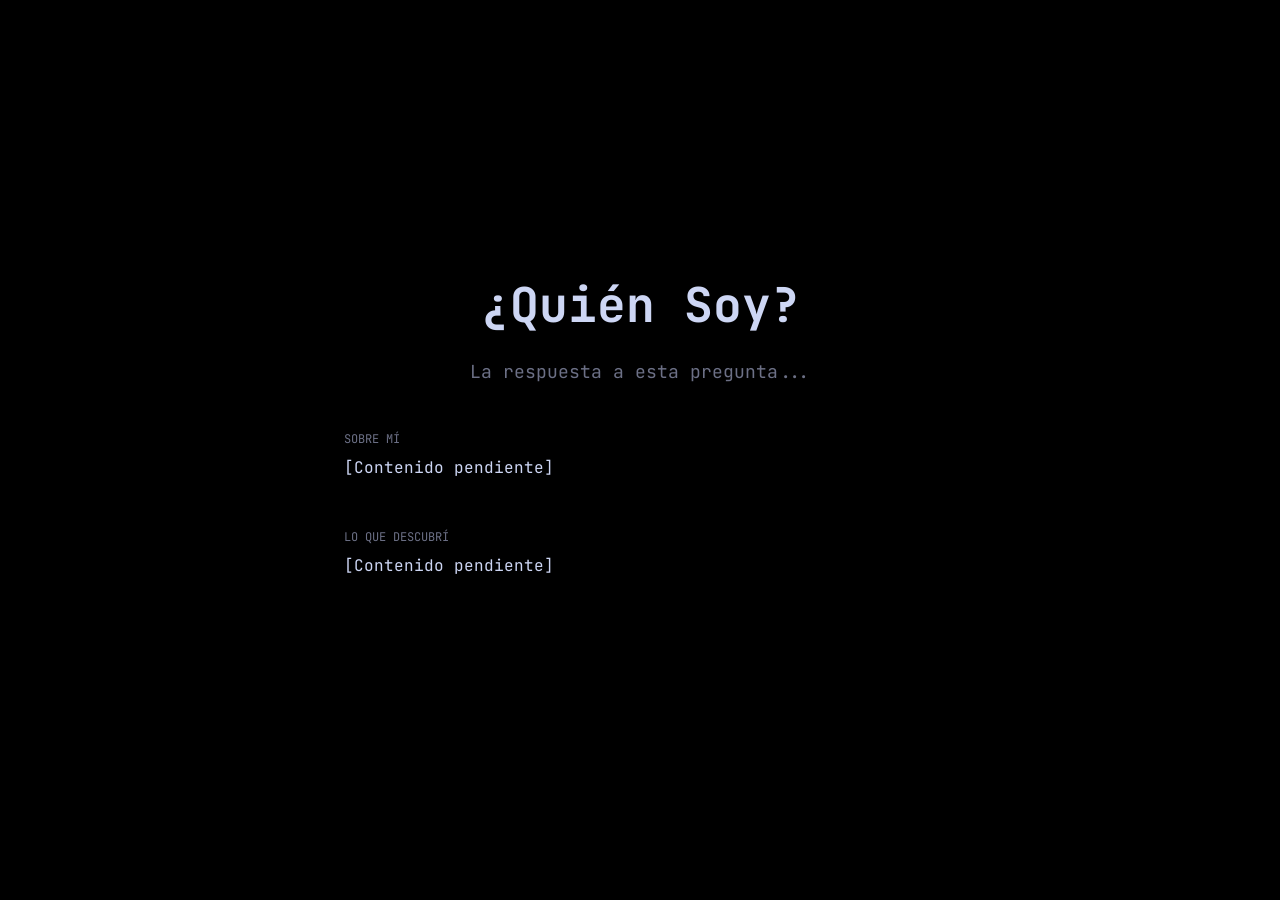
==== index.html @ 316e8a3d "Initial commit: Quien Soy - Pensamiento Creativo" ====
<!DOCTYPE html>
<html lang="es">
<head>
  <meta charset="UTF-8">
  <meta name="viewport" content="width=device-width, initial-scale=1.0">
  <title>¿Quién Soy?</title>
  <link rel="stylesheet" href="css/style.css">
  <link rel="preconnect" href="https://fonts.googleapis.com">
  <link href="https://fonts.googleapis.com/css2?family=JetBrains+Mono:wght@400;600;700&display=swap" rel="stylesheet">
  <style>
    .landing {
      max-width: 640px;
      text-align: center;
    }
    .landing-title {
      font-size: 48px;
      font-weight: 700;
      margin-bottom: 24px;
    }
    .landing-subtitle {
      font-size: 18px;
      color: var(--subtext);
      margin-bottom: 48px;
    }
    .info-section {
      text-align: left;
      margin-bottom: 48px;
    }
    .info-label {
      font-size: 12px;
      color: var(--subtext);
      margin-bottom: 8px;
      text-transform: uppercase;
    }
    .info-content {
      font-size: 16px;
      line-height: 1.6;
    }
  </style>
</head>
<body>
  <div class="container landing">
    <div class="landing-title">¿Quién Soy?</div>
    <div class="landing-subtitle">La respuesta a esta pregunta...</div>

    <div class="info-section">
      <div class="info-label">SOBRE MÍ</div>
      <div class="info-content" id="aboutMe">
        <!-- Contenido real sobre ti - se llena después -->
        [Contenido pendiente]
      </div>
    </div>

    <div class="info-section">
      <div class="info-label">LO QUE DESCUBRÍ</div>
      <div class="info-content" id="reflection">
        <!-- Reflexión - se llena después -->
        [Contenido pendiente]
      </div>
    </div>
  </div>
  <script src="js/landing.js"></script>
</body>
</html>
---- css/style.css ----
:root {
  --bg: #000000;
  --surface: #1a1a1a;
  --text: #cdd6f4;
  --subtext: #6c7086;
  --accent: #89b4fa;
  --accent-alt: #fab387;
  --success: #a6e3a1;
  --warning: #f9e2af;
}

* {
  margin: 0;
  padding: 0;
  box-sizing: border-box;
}

body {
  background-color: var(--bg);
  color: var(--text);
  font-family: 'JetBrains Mono', 'Fira Code', 'Courier New', monospace;
  min-height: 100vh;
  display: flex;
  align-items: center;
  justify-content: center;
}

.container {
  width: 100%;
  max-width: 480px;
  padding: 24px;
}

.title {
  font-size: 24px;
  font-weight: 700;
  margin-bottom: 8px;
}

.subtitle {
  font-size: 14px;
  color: var(--subtext);
  margin-bottom: 32px;
}

.input {
  width: 100%;
  padding: 16px;
  background-color: var(--surface);
  border: 2px solid var(--surface);
  color: var(--text);
  font-family: inherit;
  font-size: 16px;
  outline: none;
}

.input:focus {
  border-color: var(--accent);
}

.input::placeholder {
  color: var(--subtext);
}

.btn {
  width: 100%;
  padding: 16px;
  background-color: var(--accent);
  color: var(--bg);
  border: none;
  font-family: inherit;
  font-size: 16px;
  font-weight: 600;
  cursor: pointer;
  margin-top: 16px;
}

.btn:hover {
  opacity: 0.9;
}

.btn:disabled {
  opacity: 0.5;
  cursor: not-allowed;
}

.progress-bar {
  width: 100%;
  height: 8px;
  background-color: var(--surface);
  margin-bottom: 24px;
}

.progress-fill {
  height: 100%;
  background-color: var(--accent);
  transition: width 0.3s ease;
}

.timer {
  font-size: 14px;
  color: var(--warning);
  text-align: right;
  margin-bottom: 8px;
}

.timer-warning {
  color: #f38ba8;
  animation: blink 1s infinite;
}

@keyframes blink {
  50% { opacity: 0.5; }
}
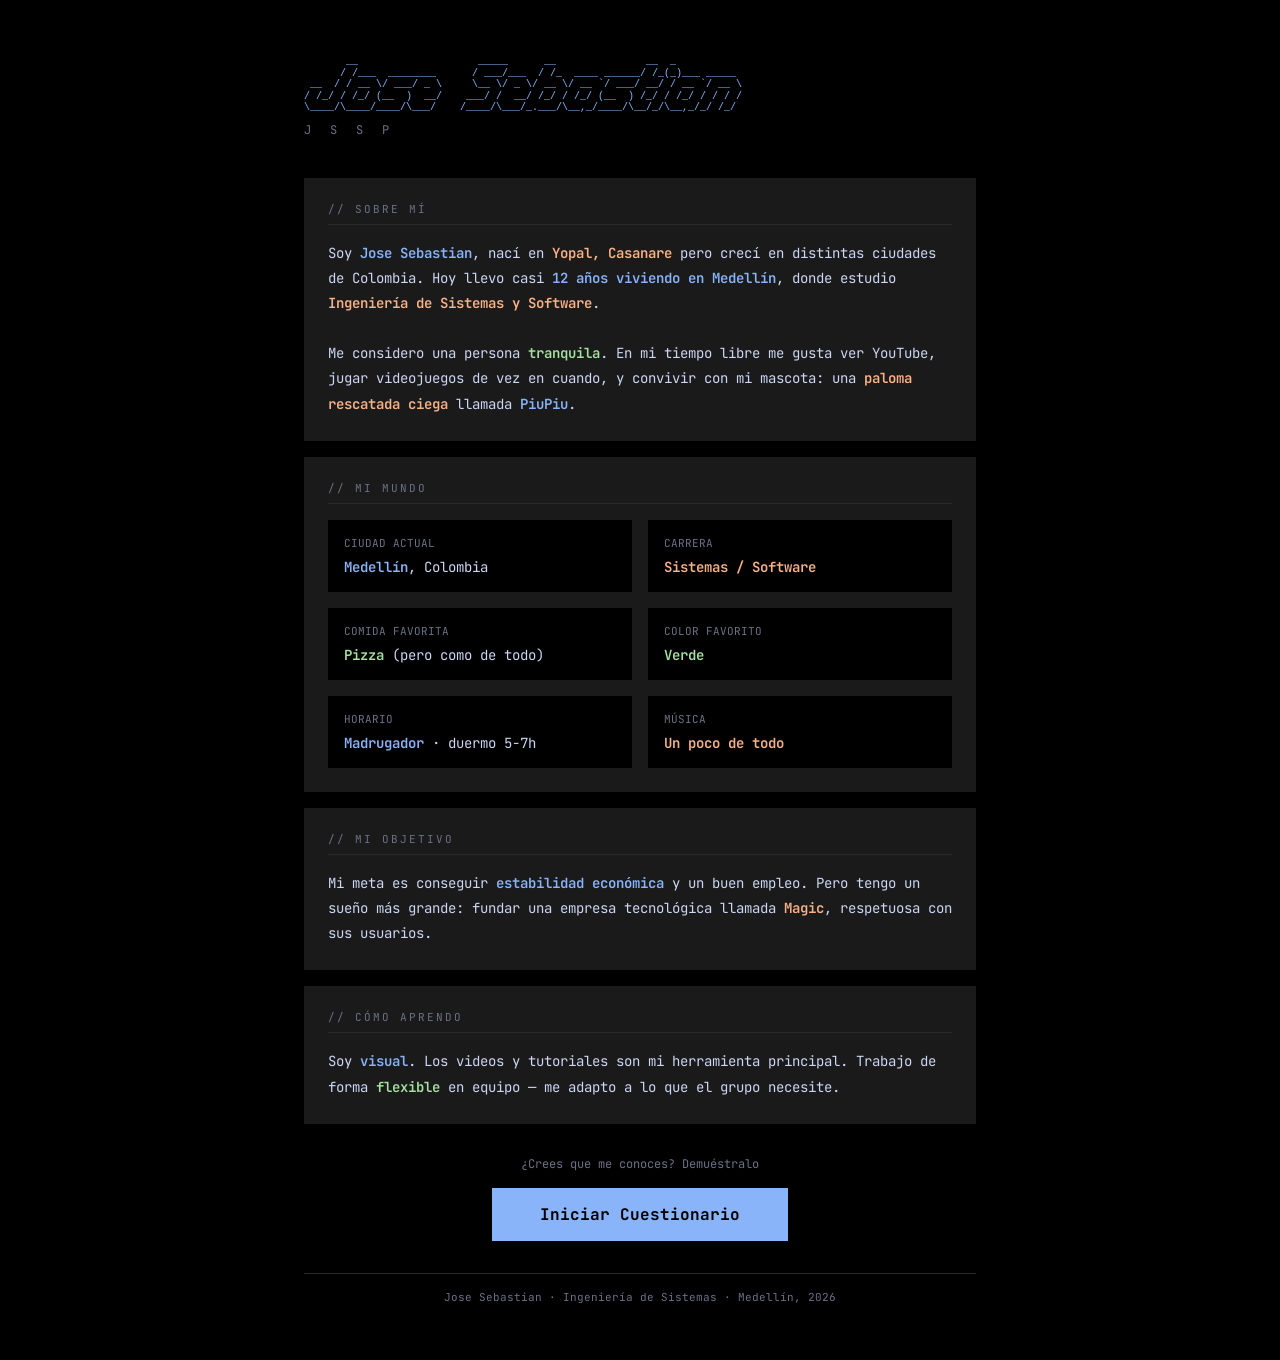
==== commit f12e9595: "feat: homepage completa con info personal y TUI style" ====
--- a/index.html
+++ b/index.html
@@ -3,61 +3,240 @@
 <head>
   <meta charset="UTF-8">
   <meta name="viewport" content="width=device-width, initial-scale=1.0">
-  <title>¿Quién Soy?</title>
+  <title>¿Quién Soy? - Jose Sebastian</title>
   <link rel="stylesheet" href="css/style.css">
   <link rel="preconnect" href="https://fonts.googleapis.com">
   <link href="https://fonts.googleapis.com/css2?family=JetBrains+Mono:wght@400;600;700&display=swap" rel="stylesheet">
   <style>
+    body {
+      align-items: flex-start;
+      justify-content: center;
+      padding: 32px 16px;
+    }
+
     .landing {
-      max-width: 640px;
+      max-width: 720px;
+      width: 100%;
+    }
+
+    .ascii-title {
+      font-size: 10px;
+      line-height: 1.15;
+      color: var(--accent);
+      white-space: pre;
+      overflow-x: auto;
+      margin-bottom: 8px;
+    }
+
+    .nickname {
+      font-size: 12px;
+      color: var(--subtext);
+      letter-spacing: 6px;
+      margin-bottom: 40px;
+    }
+
+    .section {
+      background-color: var(--surface);
+      padding: 24px;
+      margin-bottom: 16px;
+    }
+
+    .section-label {
+      font-size: 11px;
+      color: var(--subtext);
+      text-transform: uppercase;
+      letter-spacing: 2px;
+      margin-bottom: 16px;
+      border-bottom: 1px solid #2a2a2a;
+      padding-bottom: 8px;
+    }
+
+    .section-content {
+      font-size: 14px;
+      line-height: 1.8;
+      color: var(--text);
+    }
+
+    .section-content strong {
+      color: var(--accent);
+    }
+
+    .tag {
+      display: inline-block;
+      background-color: var(--bg);
+      border: 1px solid #2a2a2a;
+      padding: 4px 12px;
+      font-size: 12px;
+      color: var(--accent-alt);
+      margin: 4px 4px 4px 0;
+    }
+
+    .highlight {
+      color: var(--accent);
+      font-weight: 600;
+    }
+
+    .highlight-alt {
+      color: var(--accent-alt);
+      font-weight: 600;
+    }
+
+    .highlight-success {
+      color: var(--success);
+      font-weight: 600;
+    }
+
+    .grid-2 {
+      display: grid;
+      grid-template-columns: 1fr 1fr;
+      gap: 16px;
+    }
+
+    .grid-item {
+      background-color: var(--bg);
+      padding: 16px;
+    }
+
+    .grid-item-label {
+      font-size: 11px;
+      color: var(--subtext);
+      text-transform: uppercase;
+      margin-bottom: 8px;
+    }
+
+    .grid-item-value {
+      font-size: 14px;
+      color: var(--text);
+    }
+
+    .divider {
+      border: none;
+      border-top: 1px solid #2a2a2a;
+      margin: 0;
+    }
+
+    .cta-section {
       text-align: center;
-    }
-    .landing-title {
-      font-size: 48px;
+      margin-top: 32px;
+      margin-bottom: 32px;
+    }
+
+    .cta-label {
+      font-size: 12px;
+      color: var(--subtext);
+      margin-bottom: 16px;
+    }
+
+    .cta-btn {
+      display: inline-block;
+      padding: 16px 48px;
+      background-color: var(--accent);
+      color: var(--bg);
+      border: none;
+      font-family: inherit;
+      font-size: 16px;
       font-weight: 700;
-      margin-bottom: 24px;
-    }
-    .landing-subtitle {
-      font-size: 18px;
-      color: var(--subtext);
-      margin-bottom: 48px;
-    }
-    .info-section {
-      text-align: left;
-      margin-bottom: 48px;
-    }
-    .info-label {
-      font-size: 12px;
-      color: var(--subtext);
-      margin-bottom: 8px;
-      text-transform: uppercase;
-    }
-    .info-content {
-      font-size: 16px;
-      line-height: 1.6;
+      cursor: pointer;
+      text-decoration: none;
+      transition: opacity 0.2s;
+    }
+
+    .cta-btn:hover {
+      opacity: 0.9;
+    }
+
+    .footer {
+      text-align: center;
+      font-size: 11px;
+      color: var(--subtext);
+      margin-top: 24px;
+      padding-top: 16px;
+      border-top: 1px solid #2a2a2a;
+    }
+
+    @media (max-width: 480px) {
+      .ascii-title {
+        font-size: 5.5px;
+      }
+      .grid-2 {
+        grid-template-columns: 1fr;
+      }
     }
   </style>
 </head>
 <body>
   <div class="container landing">
-    <div class="landing-title">¿Quién Soy?</div>
-    <div class="landing-subtitle">La respuesta a esta pregunta...</div>
-
-    <div class="info-section">
-      <div class="info-label">SOBRE MÍ</div>
-      <div class="info-content" id="aboutMe">
-        <!-- Contenido real sobre ti - se llena después -->
-        [Contenido pendiente]
-      </div>
-    </div>
-
-    <div class="info-section">
-      <div class="info-label">LO QUE DESCUBRÍ</div>
-      <div class="info-content" id="reflection">
-        <!-- Reflexión - se llena después -->
-        [Contenido pendiente]
-      </div>
-    </div>
+
+    <pre class="ascii-title">
+       __                    _____      __               __  _
+      / /___  ________      / ___/___  / /_  ____ ______/ /_(_)___ _____
+ __  / / __ \/ ___/ _ \     \__ \/ _ \/ __ \/ __ `/ ___/ __/ / __ `/ __ \
+/ /_/ / /_/ (__  )  __/    ___/ /  __/ /_/ / /_/ (__  ) /_/ / /_/ / / / /
+\____/\____/____/\___/    /____/\___/_.___/\__,_/____/\__/_/\__,_/_/ /_/</pre>
+    <div class="nickname">J S S P</div>
+
+    <div class="section">
+      <div class="section-label">// sobre mí</div>
+      <div class="section-content">
+        Soy <span class="highlight">Jose Sebastian</span>, nací en <span class="highlight-alt">Yopal, Casanare</span> pero crecí en distintas ciudades de Colombia. Hoy llevo casi <span class="highlight">12 años viviendo en Medellín</span>, donde estudio <span class="highlight-alt">Ingeniería de Sistemas y Software</span>.
+        <br><br>
+        Me considero una persona <span class="highlight-success">tranquila</span>. En mi tiempo libre me gusta ver YouTube, jugar videojuegos de vez en cuando, y convivir con mi mascota: una <span class="highlight-alt">paloma rescatada ciega</span> llamada <span class="highlight">PiuPiu</span>.
+      </div>
+    </div>
+
+    <div class="section">
+      <div class="section-label">// mi mundo</div>
+      <div class="grid-2">
+        <div class="grid-item">
+          <div class="grid-item-label">Ciudad actual</div>
+          <div class="grid-item-value"><span class="highlight">Medellín</span>, Colombia</div>
+        </div>
+        <div class="grid-item">
+          <div class="grid-item-label">Carrera</div>
+          <div class="grid-item-value"><span class="highlight-alt">Sistemas / Software</span></div>
+        </div>
+        <div class="grid-item">
+          <div class="grid-item-label">Comida favorita</div>
+          <div class="grid-item-value"><span class="highlight-success">Pizza</span> (pero como de todo)</div>
+        </div>
+        <div class="grid-item">
+          <div class="grid-item-label">Color favorito</div>
+          <div class="grid-item-value"><span class="highlight-success">Verde</span></div>
+        </div>
+        <div class="grid-item">
+          <div class="grid-item-label">Horario</div>
+          <div class="grid-item-value"><span class="highlight">Madrugador</span> · duermo 5-7h</div>
+        </div>
+        <div class="grid-item">
+          <div class="grid-item-label">Música</div>
+          <div class="grid-item-value"><span class="highlight-alt">Un poco de todo</span></div>
+        </div>
+      </div>
+    </div>
+
+    <div class="section">
+      <div class="section-label">// mi objetivo</div>
+      <div class="section-content">
+        Mi meta es conseguir <span class="highlight">estabilidad económica</span> y un buen empleo. Pero tengo un sueño más grande: fundar una empresa tecnológica llamada <span class="highlight-alt">Magic</span>, respetuosa con sus usuarios.
+      </div>
+    </div>
+
+    <div class="section">
+      <div class="section-label">// cómo aprendo</div>
+      <div class="section-content">
+        Soy <span class="highlight">visual</span>. Los videos y tutoriales son mi herramienta principal. Trabajo de forma <span class="highlight-success">flexible</span> en equipo — me adapto a lo que el grupo necesite.
+      </div>
+    </div>
+
+    <div class="cta-section">
+      <div class="cta-label">¿Crees que me conoces? Demuéstralo</div>
+      <a href="lobby.html" class="cta-btn">Iniciar Cuestionario</a>
+    </div>
+
+    <div class="footer">
+      Jose Sebastian · Ingeniería de Sistemas · Medellín, 2026
+    </div>
+
   </div>
   <script src="js/landing.js"></script>
 </body>
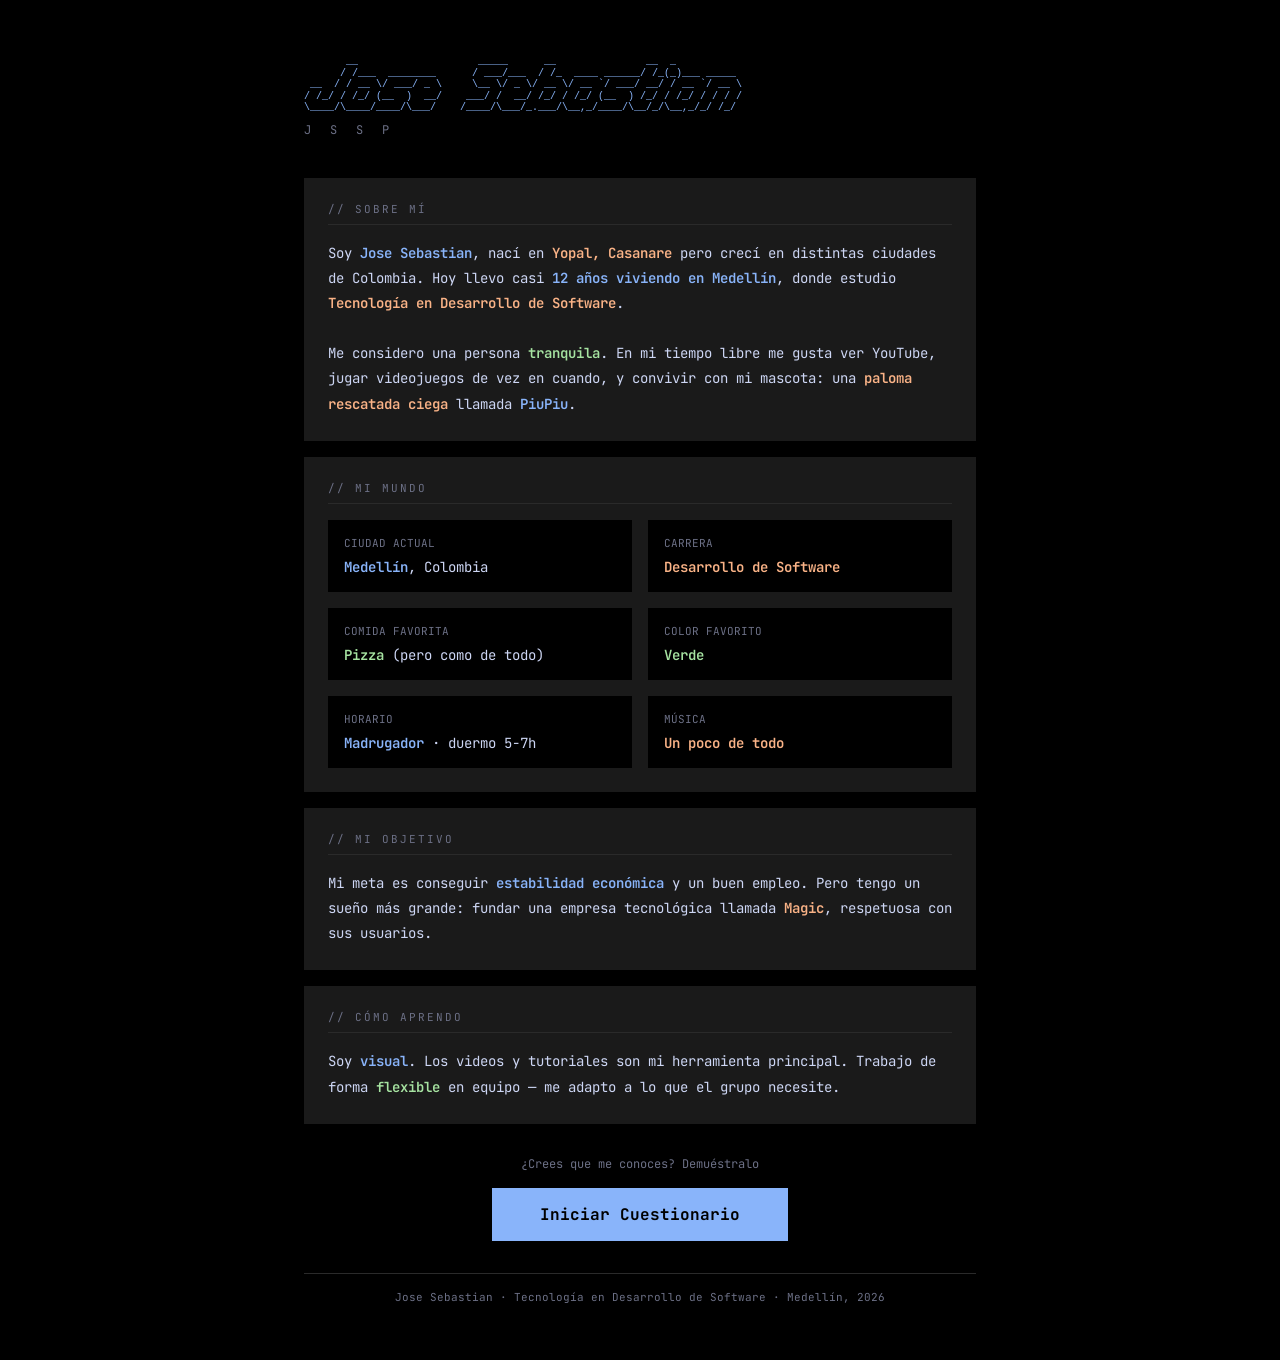
==== commit 0f9955f6: "feat: cambiar carrera a Tecnología en Desarrollo de Software" ====
--- a/index.html
+++ b/index.html
@@ -178,7 +178,7 @@
     <div class="section">
       <div class="section-label">// sobre mí</div>
       <div class="section-content">
-        Soy <span class="highlight">Jose Sebastian</span>, nací en <span class="highlight-alt">Yopal, Casanare</span> pero crecí en distintas ciudades de Colombia. Hoy llevo casi <span class="highlight">12 años viviendo en Medellín</span>, donde estudio <span class="highlight-alt">Ingeniería de Sistemas y Software</span>.
+        Soy <span class="highlight">Jose Sebastian</span>, nací en <span class="highlight-alt">Yopal, Casanare</span> pero crecí en distintas ciudades de Colombia. Hoy llevo casi <span class="highlight">12 años viviendo en Medellín</span>, donde estudio <span class="highlight-alt">Tecnología en Desarrollo de Software</span>.
         <br><br>
         Me considero una persona <span class="highlight-success">tranquila</span>. En mi tiempo libre me gusta ver YouTube, jugar videojuegos de vez en cuando, y convivir con mi mascota: una <span class="highlight-alt">paloma rescatada ciega</span> llamada <span class="highlight">PiuPiu</span>.
       </div>
@@ -193,7 +193,7 @@
         </div>
         <div class="grid-item">
           <div class="grid-item-label">Carrera</div>
-          <div class="grid-item-value"><span class="highlight-alt">Sistemas / Software</span></div>
+          <div class="grid-item-value"><span class="highlight-alt">Desarrollo de Software</span></div>
         </div>
         <div class="grid-item">
           <div class="grid-item-label">Comida favorita</div>
@@ -234,7 +234,7 @@
     </div>
 
     <div class="footer">
-      Jose Sebastian · Ingeniería de Sistemas · Medellín, 2026
+      Jose Sebastian · Tecnología en Desarrollo de Software · Medellín, 2026
     </div>
 
   </div>
